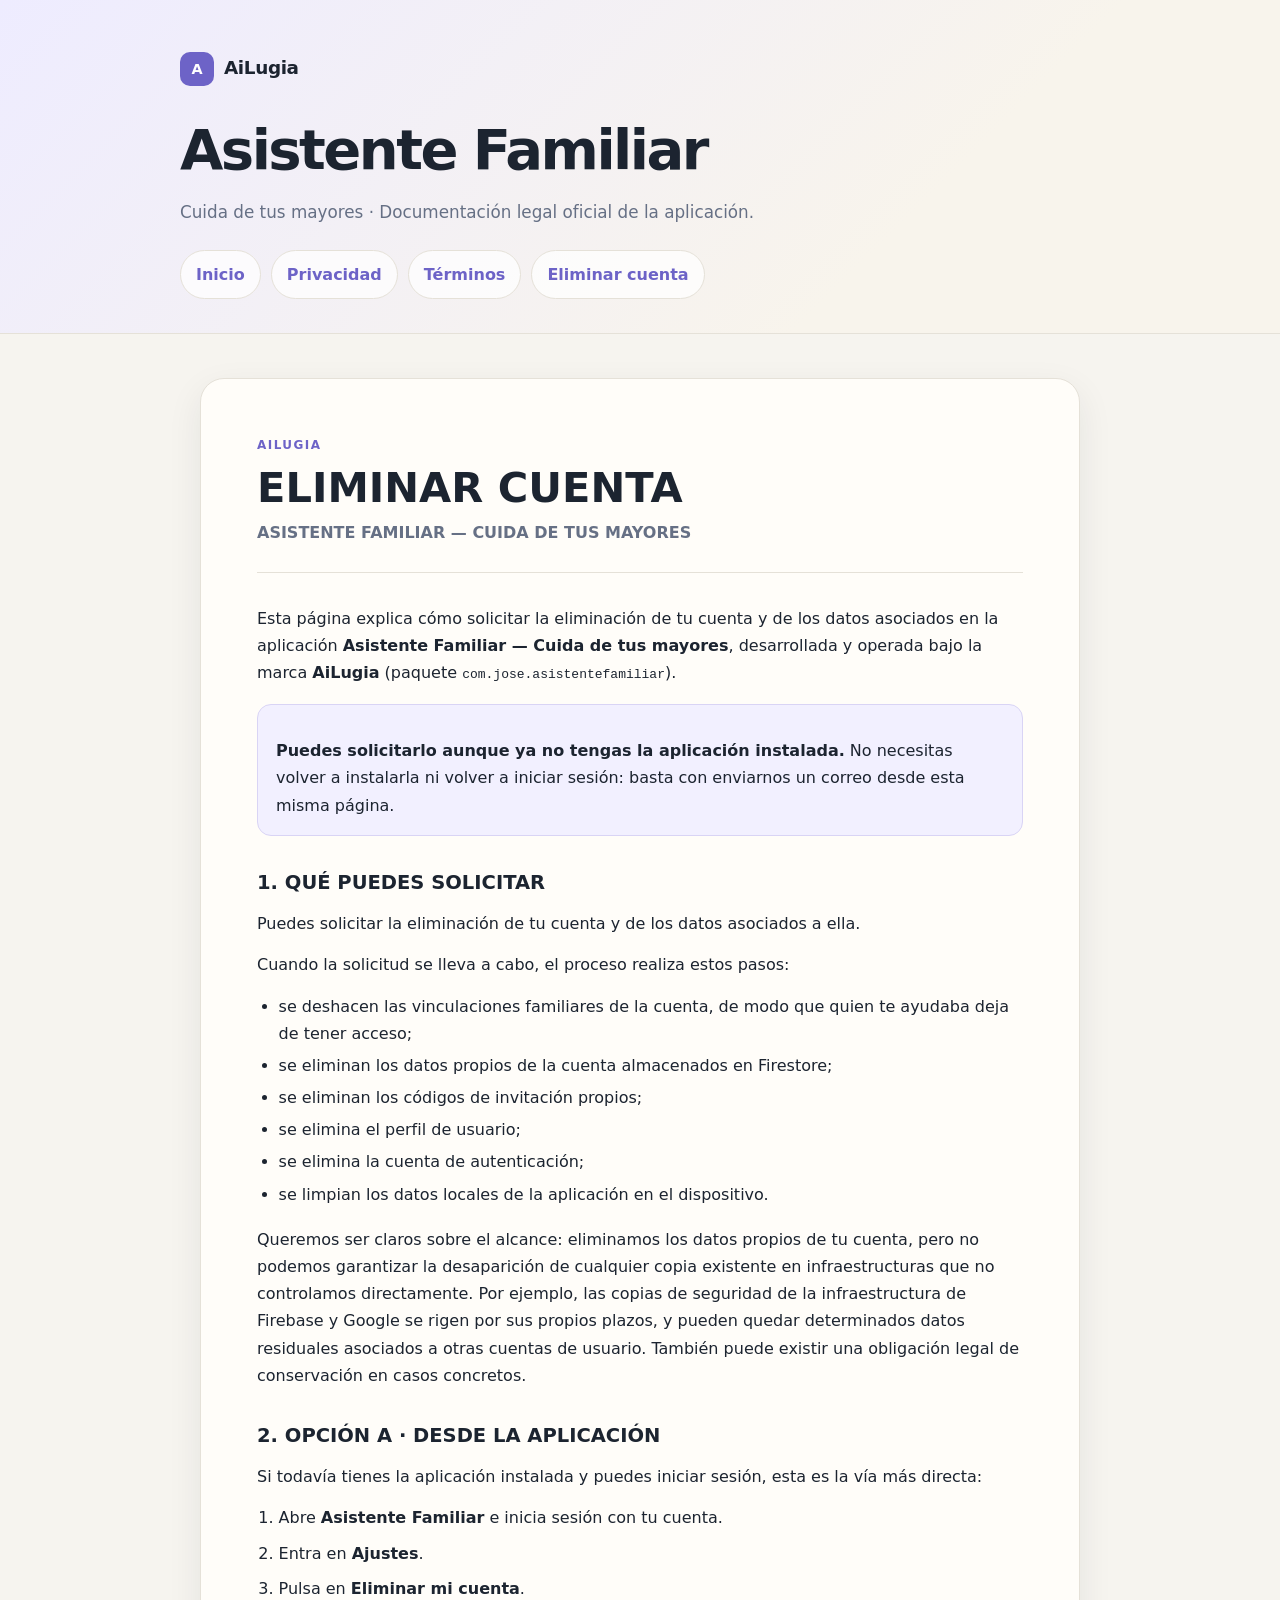
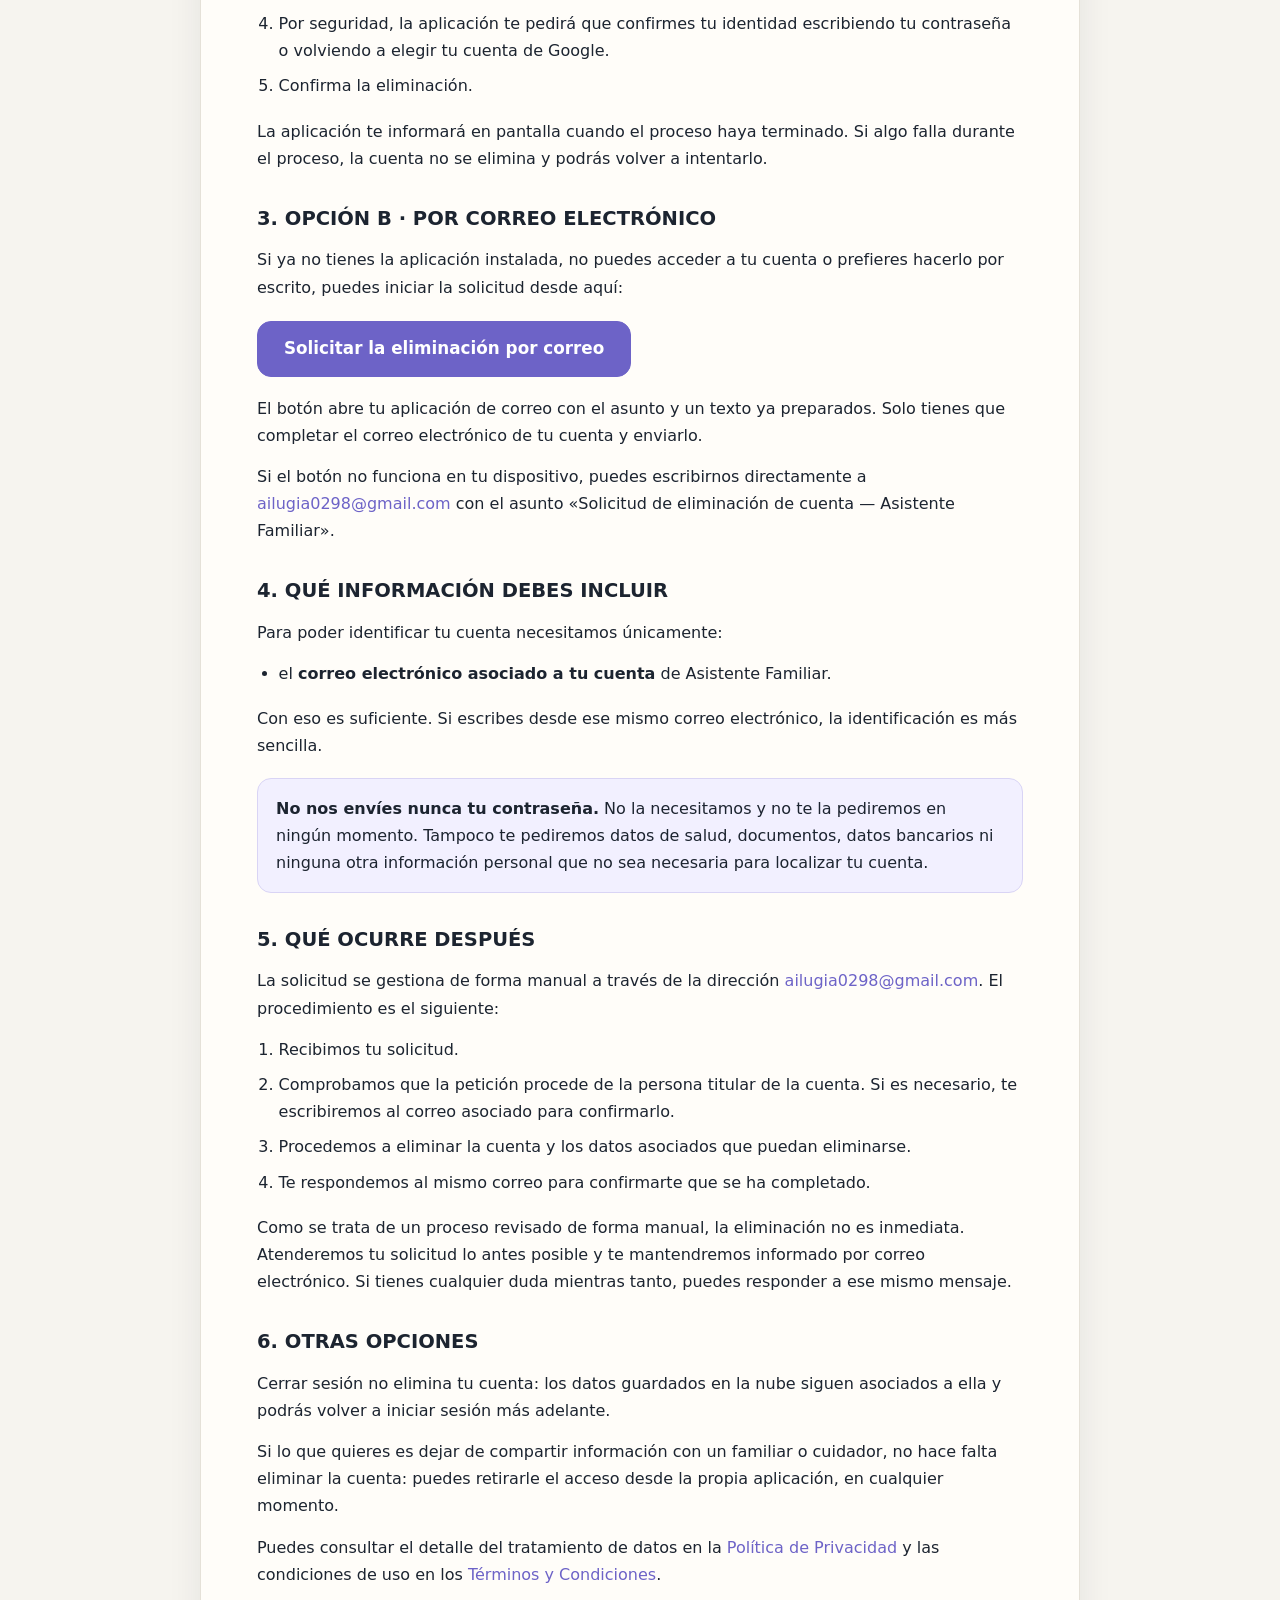
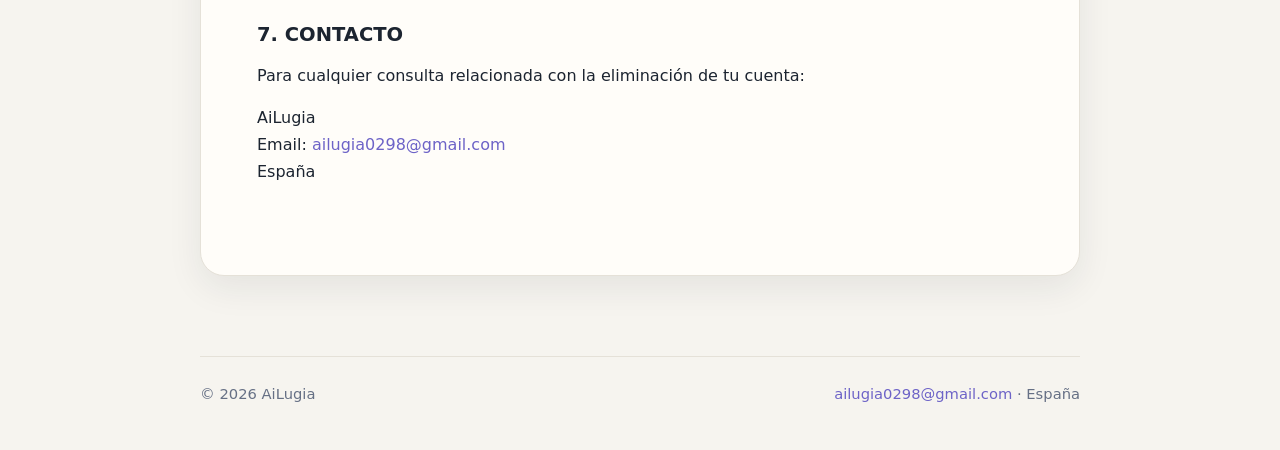
==== eliminar-cuenta.html @ f79ddb46 "Add files via upload" ====
<!doctype html><html lang="es"><head><meta charset="utf-8"><meta name="viewport" content="width=device-width,initial-scale=1"><meta name="robots" content="index,follow"><meta name="description" content="Solicita la eliminación de tu cuenta y de los datos asociados en Asistente Familiar — Cuida de tus mayores, de AiLugia."><title>Eliminar cuenta — Asistente Familiar — AiLugia</title><link rel="stylesheet" href="style.css"></head><body><header class="site-header"><div class="header-inner"><div class="brand"><span class="brand-mark">A</span>AiLugia</div><div class="hero"><h1>Asistente Familiar</h1><p>Cuida de tus mayores · Documentación legal oficial de la aplicación.</p><nav class="nav"><a href="index.html">Inicio</a><a href="privacidad.html">Privacidad</a><a href="terminos.html">Términos</a><a href="eliminar-cuenta.html">Eliminar cuenta</a></nav></div></div></header>
<main class="container"><article class="doc"><header class="doc-head"><div class="eyebrow">AiLugia</div><h1>ELIMINAR CUENTA</h1><p class="subtitle">ASISTENTE FAMILIAR — CUIDA DE TUS MAYORES</p></header>
<p>Esta página explica cómo solicitar la eliminación de tu cuenta y de los datos asociados en la aplicación <strong>Asistente Familiar — Cuida de tus mayores</strong>, desarrollada y operada bajo la marca <strong>AiLugia</strong> (paquete <code>com.jose.asistentefamiliar</code>).</p>

<div class="aviso"><p><strong>Puedes solicitarlo aunque ya no tengas la aplicación instalada.</strong> No necesitas volver a instalarla ni volver a iniciar sesión: basta con enviarnos un correo desde esta misma página.</p></div>

<section><h2>1. QUÉ PUEDES SOLICITAR</h2>
<p>Puedes solicitar la eliminación de tu cuenta y de los datos asociados a ella.</p>
<p>Cuando la solicitud se lleva a cabo, el proceso realiza estos pasos:</p>
<ul>
<li>se deshacen las vinculaciones familiares de la cuenta, de modo que quien te ayudaba deja de tener acceso;</li>
<li>se eliminan los datos propios de la cuenta almacenados en Firestore;</li>
<li>se eliminan los códigos de invitación propios;</li>
<li>se elimina el perfil de usuario;</li>
<li>se elimina la cuenta de autenticación;</li>
<li>se limpian los datos locales de la aplicación en el dispositivo.</li>
</ul>
<p>Queremos ser claros sobre el alcance: eliminamos los datos propios de tu cuenta, pero no podemos garantizar la desaparición de cualquier copia existente en infraestructuras que no controlamos directamente. Por ejemplo, las copias de seguridad de la infraestructura de Firebase y Google se rigen por sus propios plazos, y pueden quedar determinados datos residuales asociados a otras cuentas de usuario. También puede existir una obligación legal de conservación en casos concretos.</p>
</section>

<section><h2>2. OPCIÓN A · DESDE LA APLICACIÓN</h2>
<p>Si todavía tienes la aplicación instalada y puedes iniciar sesión, esta es la vía más directa:</p>
<ol class="pasos">
<li>Abre <strong>Asistente Familiar</strong> e inicia sesión con tu cuenta.</li>
<li>Entra en <strong>Ajustes</strong>.</li>
<li>Pulsa en <strong>Eliminar mi cuenta</strong>.</li>
<li>Por seguridad, la aplicación te pedirá que confirmes tu identidad escribiendo tu contraseña o volviendo a elegir tu cuenta de Google.</li>
<li>Confirma la eliminación.</li>
</ol>
<p>La aplicación te informará en pantalla cuando el proceso haya terminado. Si algo falla durante el proceso, la cuenta no se elimina y podrás volver a intentarlo.</p>
</section>

<section><h2>3. OPCIÓN B · POR CORREO ELECTRÓNICO</h2>
<p>Si ya no tienes la aplicación instalada, no puedes acceder a tu cuenta o prefieres hacerlo por escrito, puedes iniciar la solicitud desde aquí:</p>
<p><a class="accion" href="mailto:ailugia0298@gmail.com?subject=Solicitud%20de%20eliminaci%C3%B3n%20de%20cuenta%20%E2%80%94%20Asistente%20Familiar&amp;body=Hola%2C%0A%0ASolicito%20la%20eliminaci%C3%B3n%20de%20mi%20cuenta%20y%20de%20los%20datos%20asociados%20en%20la%20aplicaci%C3%B3n%20Asistente%20Familiar%20%E2%80%94%20Cuida%20de%20tus%20mayores.%0A%0ACorreo%20electr%C3%B3nico%20asociado%20a%20mi%20cuenta%3A%20%0A%0A(No%20incluyas%20tu%20contrase%C3%B1a%20en%20este%20mensaje.)%0A%0AGracias.">Solicitar la eliminación por correo</a></p>
<p>El botón abre tu aplicación de correo con el asunto y un texto ya preparados. Solo tienes que completar el correo electrónico de tu cuenta y enviarlo.</p>
<p>Si el botón no funciona en tu dispositivo, puedes escribirnos directamente a <a href="mailto:ailugia0298@gmail.com">ailugia0298@gmail.com</a> con el asunto «Solicitud de eliminación de cuenta — Asistente Familiar».</p>
</section>

<section><h2>4. QUÉ INFORMACIÓN DEBES INCLUIR</h2>
<p>Para poder identificar tu cuenta necesitamos únicamente:</p>
<ul>
<li>el <strong>correo electrónico asociado a tu cuenta</strong> de Asistente Familiar.</li>
</ul>
<p>Con eso es suficiente. Si escribes desde ese mismo correo electrónico, la identificación es más sencilla.</p>
<div class="aviso"><p><strong>No nos envíes nunca tu contraseña.</strong> No la necesitamos y no te la pediremos en ningún momento. Tampoco te pediremos datos de salud, documentos, datos bancarios ni ninguna otra información personal que no sea necesaria para localizar tu cuenta.</p></div>
</section>

<section><h2>5. QUÉ OCURRE DESPUÉS</h2>
<p>La solicitud se gestiona de forma manual a través de la dirección <a href="mailto:ailugia0298@gmail.com">ailugia0298@gmail.com</a>. El procedimiento es el siguiente:</p>
<ol class="pasos">
<li>Recibimos tu solicitud.</li>
<li>Comprobamos que la petición procede de la persona titular de la cuenta. Si es necesario, te escribiremos al correo asociado para confirmarlo.</li>
<li>Procedemos a eliminar la cuenta y los datos asociados que puedan eliminarse.</li>
<li>Te respondemos al mismo correo para confirmarte que se ha completado.</li>
</ol>
<p>Como se trata de un proceso revisado de forma manual, la eliminación no es inmediata. Atenderemos tu solicitud lo antes posible y te mantendremos informado por correo electrónico. Si tienes cualquier duda mientras tanto, puedes responder a ese mismo mensaje.</p>
</section>

<section><h2>6. OTRAS OPCIONES</h2>
<p>Cerrar sesión no elimina tu cuenta: los datos guardados en la nube siguen asociados a ella y podrás volver a iniciar sesión más adelante.</p>
<p>Si lo que quieres es dejar de compartir información con un familiar o cuidador, no hace falta eliminar la cuenta: puedes retirarle el acceso desde la propia aplicación, en cualquier momento.</p>
<p>Puedes consultar el detalle del tratamiento de datos en la <a href="privacidad.html">Política de Privacidad</a> y las condiciones de uso en los <a href="terminos.html">Términos y Condiciones</a>.</p>
</section>

<section><h2>7. CONTACTO</h2>
<p>Para cualquier consulta relacionada con la eliminación de tu cuenta:</p>
<p>AiLugia<br>Email: <a href="mailto:ailugia0298@gmail.com">ailugia0298@gmail.com</a><br>España</p>
</section>
</article></main><footer class="footer"><div class="footer-inner"><span>© 2026 AiLugia</span><span><a href="mailto:ailugia0298@gmail.com">ailugia0298@gmail.com</a> · España</span></div></footer></body></html>
---- style.css ----
:root{--bg:#f6f4ef;--surface:#fffdf9;--text:#1c2430;--muted:#667085;--accent:#6d63c7;--line:#e5e1d8;--shadow:0 12px 35px rgba(28,36,48,.08)}
*{box-sizing:border-box}html{scroll-behavior:smooth}body{margin:0;background:var(--bg);color:var(--text);font-family:Inter,ui-sans-serif,system-ui,-apple-system,BlinkMacSystemFont,"Segoe UI",sans-serif;line-height:1.7}a{color:var(--accent);text-decoration:none}a:hover{text-decoration:underline}.site-header{padding:52px 24px 34px;background:linear-gradient(135deg,#eeecff 0%,#f8f4ec 70%);border-bottom:1px solid var(--line)}.header-inner,.container{max-width:920px;margin:0 auto}.brand{font-weight:800;letter-spacing:-.02em;font-size:1.15rem}.brand-mark{display:inline-grid;place-items:center;width:34px;height:34px;margin-right:10px;border-radius:10px;background:var(--accent);color:white;font-size:.9rem}.hero h1{font-size:clamp(2rem,5vw,3.5rem);line-height:1.08;letter-spacing:-.045em;margin:34px 0 12px}.hero p{max-width:680px;color:var(--muted);font-size:1.05rem}.nav{display:flex;gap:10px;flex-wrap:wrap;margin-top:24px}.nav a{padding:10px 15px;border:1px solid var(--line);background:rgba(255,255,255,.75);border-radius:999px;font-weight:650}.container{padding:44px 20px 80px}.doc{background:var(--surface);border:1px solid var(--line);border-radius:24px;box-shadow:var(--shadow);padding:clamp(24px,5vw,56px)}.doc-head{padding-bottom:25px;border-bottom:1px solid var(--line);margin-bottom:32px}.eyebrow{text-transform:uppercase;letter-spacing:.12em;font-weight:800;font-size:.75rem;color:var(--accent)}.doc-head h1{font-size:clamp(1.8rem,4vw,2.6rem);line-height:1.15;margin:8px 0}.subtitle{color:var(--muted);margin:0;font-weight:600}section{margin:34px 0}section h2{font-size:1.22rem;line-height:1.35;margin:0 0 14px}section p{margin:0 0 14px}ul{padding-left:1.35rem;margin:10px 0 18px}li{margin:5px 0}.home-grid{display:grid;grid-template-columns:repeat(auto-fit,minmax(240px,1fr));gap:16px;margin-top:28px}.card{background:var(--surface);border:1px solid var(--line);border-radius:20px;padding:24px;box-shadow:var(--shadow)}.card h2{margin-top:0}.footer{max-width:920px;margin:0 auto;padding:0 20px 44px;color:var(--muted);font-size:.92rem}.footer-inner{border-top:1px solid var(--line);padding-top:24px;display:flex;justify-content:space-between;gap:15px;flex-wrap:wrap}@media(max-width:600px){.site-header{padding-top:32px}.doc{border-radius:18px;padding:22px}.container{padding-top:28px}}

/* --- Añadido para eliminar-cuenta.html. No modifica ninguna regla anterior. --- */
.accion{display:inline-block;margin:6px 0 4px;padding:16px 26px;border-radius:14px;background:var(--accent);color:#fff;font-weight:700;font-size:1.05rem;line-height:1.3;text-decoration:none;border:1px solid var(--accent)}
.accion:hover,.accion:focus{background:#5a51b0;border-color:#5a51b0;color:#fff;text-decoration:none}
.aviso{background:#f2f0ff;border:1px solid #d9d4f5;border-radius:14px;padding:16px 18px;margin:18px 0}
.aviso p:last-child{margin-bottom:0}
.pasos{padding-left:1.35rem;margin:10px 0 18px}
.pasos li{margin:8px 0}
a:focus-visible,.accion:focus-visible{outline:3px solid var(--accent);outline-offset:3px}
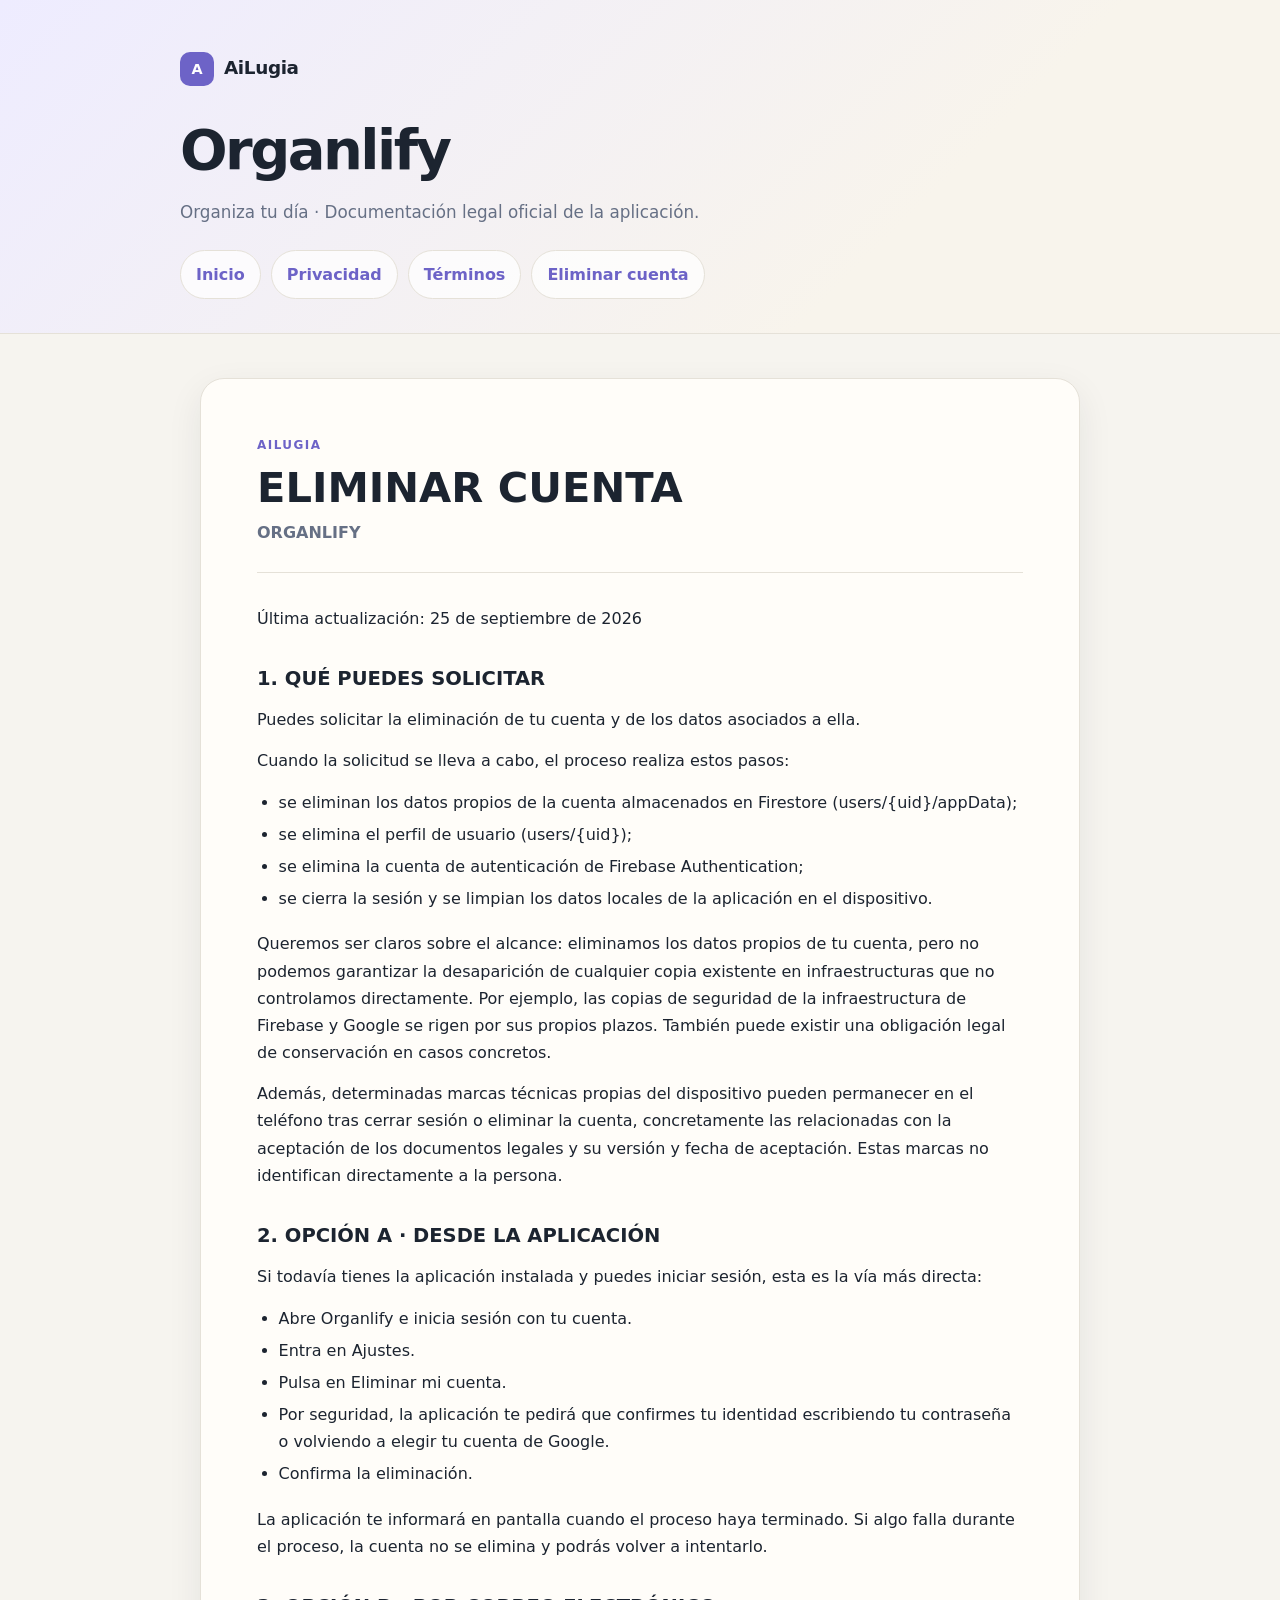
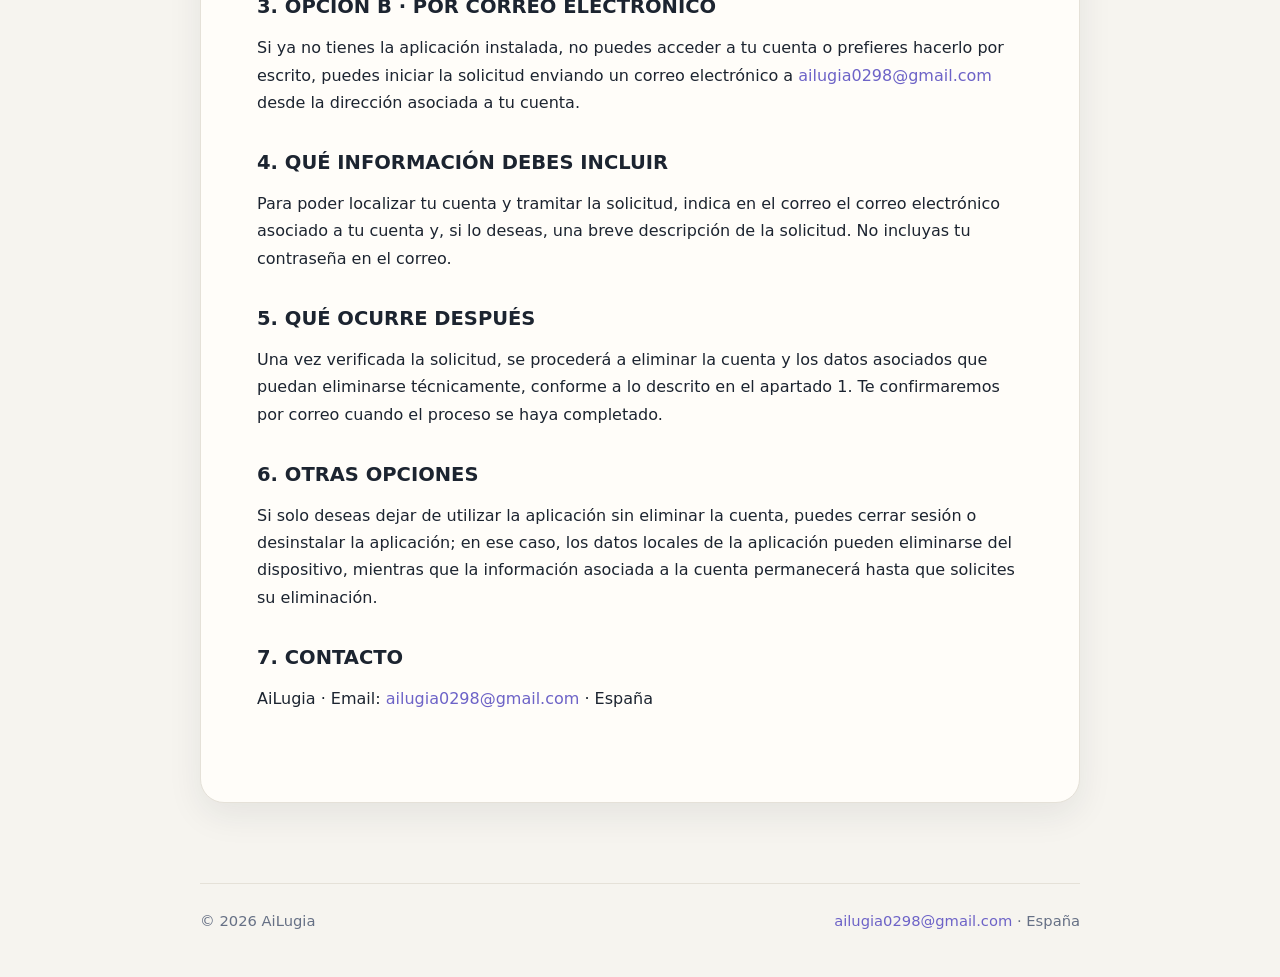
==== commit ab554262: "Add files via upload Actualizar páginas legales de Organlify" ====
--- a/eliminar-cuenta.html
+++ b/eliminar-cuenta.html
@@ -1,70 +1,33 @@
-<!doctype html><html lang="es"><head><meta charset="utf-8"><meta name="viewport" content="width=device-width,initial-scale=1"><meta name="robots" content="index,follow"><meta name="description" content="Solicita la eliminación de tu cuenta y de los datos asociados en Asistente Familiar — Cuida de tus mayores, de AiLugia."><title>Eliminar cuenta — Asistente Familiar — AiLugia</title><link rel="stylesheet" href="style.css"></head><body><header class="site-header"><div class="header-inner"><div class="brand"><span class="brand-mark">A</span>AiLugia</div><div class="hero"><h1>Asistente Familiar</h1><p>Cuida de tus mayores · Documentación legal oficial de la aplicación.</p><nav class="nav"><a href="index.html">Inicio</a><a href="privacidad.html">Privacidad</a><a href="terminos.html">Términos</a><a href="eliminar-cuenta.html">Eliminar cuenta</a></nav></div></div></header>
-<main class="container"><article class="doc"><header class="doc-head"><div class="eyebrow">AiLugia</div><h1>ELIMINAR CUENTA</h1><p class="subtitle">ASISTENTE FAMILIAR — CUIDA DE TUS MAYORES</p></header>
-<p>Esta página explica cómo solicitar la eliminación de tu cuenta y de los datos asociados en la aplicación <strong>Asistente Familiar — Cuida de tus mayores</strong>, desarrollada y operada bajo la marca <strong>AiLugia</strong> (paquete <code>com.jose.asistentefamiliar</code>).</p>
-
-<div class="aviso"><p><strong>Puedes solicitarlo aunque ya no tengas la aplicación instalada.</strong> No necesitas volver a instalarla ni volver a iniciar sesión: basta con enviarnos un correo desde esta misma página.</p></div>
-
+<!doctype html><html lang="es"><head><meta charset="utf-8"><meta name="viewport" content="width=device-width,initial-scale=1"><meta name="robots" content="index,follow"><meta name="description" content="Cómo solicitar la eliminación de tu cuenta y datos en Organlify."><title>Eliminar cuenta — AiLugia</title><link rel="stylesheet" href="style.css"></head>
+<body><header class="site-header"><div class="header-inner"><div class="brand"><span class="brand-mark">A</span>AiLugia</div><div class="hero"><h1>Organlify</h1><p>Organiza tu día · Documentación legal oficial de la aplicación.</p><nav class="nav"><a href="index.html">Inicio</a><a href="privacidad.html">Privacidad</a><a href="terminos.html">Términos</a><a href="eliminar-cuenta.html">Eliminar cuenta</a></nav></div></div></header>
+<main class="container"><article class="doc"><header class="doc-head"><div class="eyebrow">AiLugia</div><h1>ELIMINAR CUENTA</h1><p class="subtitle">ORGANLIFY</p></header>
+<p>Última actualización: 25 de septiembre de 2026</p>
 <section><h2>1. QUÉ PUEDES SOLICITAR</h2>
 <p>Puedes solicitar la eliminación de tu cuenta y de los datos asociados a ella.</p>
 <p>Cuando la solicitud se lleva a cabo, el proceso realiza estos pasos:</p>
-<ul>
-<li>se deshacen las vinculaciones familiares de la cuenta, de modo que quien te ayudaba deja de tener acceso;</li>
-<li>se eliminan los datos propios de la cuenta almacenados en Firestore;</li>
-<li>se eliminan los códigos de invitación propios;</li>
-<li>se elimina el perfil de usuario;</li>
-<li>se elimina la cuenta de autenticación;</li>
-<li>se limpian los datos locales de la aplicación en el dispositivo.</li>
-</ul>
-<p>Queremos ser claros sobre el alcance: eliminamos los datos propios de tu cuenta, pero no podemos garantizar la desaparición de cualquier copia existente en infraestructuras que no controlamos directamente. Por ejemplo, las copias de seguridad de la infraestructura de Firebase y Google se rigen por sus propios plazos, y pueden quedar determinados datos residuales asociados a otras cuentas de usuario. También puede existir una obligación legal de conservación en casos concretos.</p>
+<ul><li>se eliminan los datos propios de la cuenta almacenados en Firestore (users/{uid}/appData);</li><li>se elimina el perfil de usuario (users/{uid});</li><li>se elimina la cuenta de autenticación de Firebase Authentication;</li><li>se cierra la sesión y se limpian los datos locales de la aplicación en el dispositivo.</li></ul>
+<p>Queremos ser claros sobre el alcance: eliminamos los datos propios de tu cuenta, pero no podemos garantizar la desaparición de cualquier copia existente en infraestructuras que no controlamos directamente. Por ejemplo, las copias de seguridad de la infraestructura de Firebase y Google se rigen por sus propios plazos. También puede existir una obligación legal de conservación en casos concretos.</p>
+<p>Además, determinadas marcas técnicas propias del dispositivo pueden permanecer en el teléfono tras cerrar sesión o eliminar la cuenta, concretamente las relacionadas con la aceptación de los documentos legales y su versión y fecha de aceptación. Estas marcas no identifican directamente a la persona.</p>
 </section>
-
 <section><h2>2. OPCIÓN A · DESDE LA APLICACIÓN</h2>
 <p>Si todavía tienes la aplicación instalada y puedes iniciar sesión, esta es la vía más directa:</p>
-<ol class="pasos">
-<li>Abre <strong>Asistente Familiar</strong> e inicia sesión con tu cuenta.</li>
-<li>Entra en <strong>Ajustes</strong>.</li>
-<li>Pulsa en <strong>Eliminar mi cuenta</strong>.</li>
-<li>Por seguridad, la aplicación te pedirá que confirmes tu identidad escribiendo tu contraseña o volviendo a elegir tu cuenta de Google.</li>
-<li>Confirma la eliminación.</li>
-</ol>
+<ul><li>Abre Organlify e inicia sesión con tu cuenta.</li><li>Entra en Ajustes.</li><li>Pulsa en Eliminar mi cuenta.</li><li>Por seguridad, la aplicación te pedirá que confirmes tu identidad escribiendo tu contraseña o volviendo a elegir tu cuenta de Google.</li><li>Confirma la eliminación.</li></ul>
 <p>La aplicación te informará en pantalla cuando el proceso haya terminado. Si algo falla durante el proceso, la cuenta no se elimina y podrás volver a intentarlo.</p>
 </section>
-
 <section><h2>3. OPCIÓN B · POR CORREO ELECTRÓNICO</h2>
-<p>Si ya no tienes la aplicación instalada, no puedes acceder a tu cuenta o prefieres hacerlo por escrito, puedes iniciar la solicitud desde aquí:</p>
-<p><a class="accion" href="mailto:ailugia0298@gmail.com?subject=Solicitud%20de%20eliminaci%C3%B3n%20de%20cuenta%20%E2%80%94%20Asistente%20Familiar&amp;body=Hola%2C%0A%0ASolicito%20la%20eliminaci%C3%B3n%20de%20mi%20cuenta%20y%20de%20los%20datos%20asociados%20en%20la%20aplicaci%C3%B3n%20Asistente%20Familiar%20%E2%80%94%20Cuida%20de%20tus%20mayores.%0A%0ACorreo%20electr%C3%B3nico%20asociado%20a%20mi%20cuenta%3A%20%0A%0A(No%20incluyas%20tu%20contrase%C3%B1a%20en%20este%20mensaje.)%0A%0AGracias.">Solicitar la eliminación por correo</a></p>
-<p>El botón abre tu aplicación de correo con el asunto y un texto ya preparados. Solo tienes que completar el correo electrónico de tu cuenta y enviarlo.</p>
-<p>Si el botón no funciona en tu dispositivo, puedes escribirnos directamente a <a href="mailto:ailugia0298@gmail.com">ailugia0298@gmail.com</a> con el asunto «Solicitud de eliminación de cuenta — Asistente Familiar».</p>
+<p>Si ya no tienes la aplicación instalada, no puedes acceder a tu cuenta o prefieres hacerlo por escrito, puedes iniciar la solicitud enviando un correo electrónico a <a href="mailto:ailugia0298@gmail.com">ailugia0298@gmail.com</a> desde la dirección asociada a tu cuenta.</p>
 </section>
-
 <section><h2>4. QUÉ INFORMACIÓN DEBES INCLUIR</h2>
-<p>Para poder identificar tu cuenta necesitamos únicamente:</p>
-<ul>
-<li>el <strong>correo electrónico asociado a tu cuenta</strong> de Asistente Familiar.</li>
-</ul>
-<p>Con eso es suficiente. Si escribes desde ese mismo correo electrónico, la identificación es más sencilla.</p>
-<div class="aviso"><p><strong>No nos envíes nunca tu contraseña.</strong> No la necesitamos y no te la pediremos en ningún momento. Tampoco te pediremos datos de salud, documentos, datos bancarios ni ninguna otra información personal que no sea necesaria para localizar tu cuenta.</p></div>
+<p>Para poder localizar tu cuenta y tramitar la solicitud, indica en el correo el correo electrónico asociado a tu cuenta y, si lo deseas, una breve descripción de la solicitud. No incluyas tu contraseña en el correo.</p>
 </section>
-
 <section><h2>5. QUÉ OCURRE DESPUÉS</h2>
-<p>La solicitud se gestiona de forma manual a través de la dirección <a href="mailto:ailugia0298@gmail.com">ailugia0298@gmail.com</a>. El procedimiento es el siguiente:</p>
-<ol class="pasos">
-<li>Recibimos tu solicitud.</li>
-<li>Comprobamos que la petición procede de la persona titular de la cuenta. Si es necesario, te escribiremos al correo asociado para confirmarlo.</li>
-<li>Procedemos a eliminar la cuenta y los datos asociados que puedan eliminarse.</li>
-<li>Te respondemos al mismo correo para confirmarte que se ha completado.</li>
-</ol>
-<p>Como se trata de un proceso revisado de forma manual, la eliminación no es inmediata. Atenderemos tu solicitud lo antes posible y te mantendremos informado por correo electrónico. Si tienes cualquier duda mientras tanto, puedes responder a ese mismo mensaje.</p>
+<p>Una vez verificada la solicitud, se procederá a eliminar la cuenta y los datos asociados que puedan eliminarse técnicamente, conforme a lo descrito en el apartado 1. Te confirmaremos por correo cuando el proceso se haya completado.</p>
 </section>
-
 <section><h2>6. OTRAS OPCIONES</h2>
-<p>Cerrar sesión no elimina tu cuenta: los datos guardados en la nube siguen asociados a ella y podrás volver a iniciar sesión más adelante.</p>
-<p>Si lo que quieres es dejar de compartir información con un familiar o cuidador, no hace falta eliminar la cuenta: puedes retirarle el acceso desde la propia aplicación, en cualquier momento.</p>
-<p>Puedes consultar el detalle del tratamiento de datos en la <a href="privacidad.html">Política de Privacidad</a> y las condiciones de uso en los <a href="terminos.html">Términos y Condiciones</a>.</p>
+<p>Si solo deseas dejar de utilizar la aplicación sin eliminar la cuenta, puedes cerrar sesión o desinstalar la aplicación; en ese caso, los datos locales de la aplicación pueden eliminarse del dispositivo, mientras que la información asociada a la cuenta permanecerá hasta que solicites su eliminación.</p>
 </section>
-
 <section><h2>7. CONTACTO</h2>
-<p>Para cualquier consulta relacionada con la eliminación de tu cuenta:</p>
-<p>AiLugia<br>Email: <a href="mailto:ailugia0298@gmail.com">ailugia0298@gmail.com</a><br>España</p>
+<p>AiLugia · Email: <a href="mailto:ailugia0298@gmail.com">ailugia0298@gmail.com</a> · España</p>
 </section>
-</article></main><footer class="footer"><div class="footer-inner"><span>© 2026 AiLugia</span><span><a href="mailto:ailugia0298@gmail.com">ailugia0298@gmail.com</a> · España</span></div></footer></body></html>
+</article></main>
+<footer class="footer"><div class="footer-inner"><span>© 2026 AiLugia</span><span><a href="mailto:ailugia0298@gmail.com">ailugia0298@gmail.com</a> · España</span></div></footer></body></html>
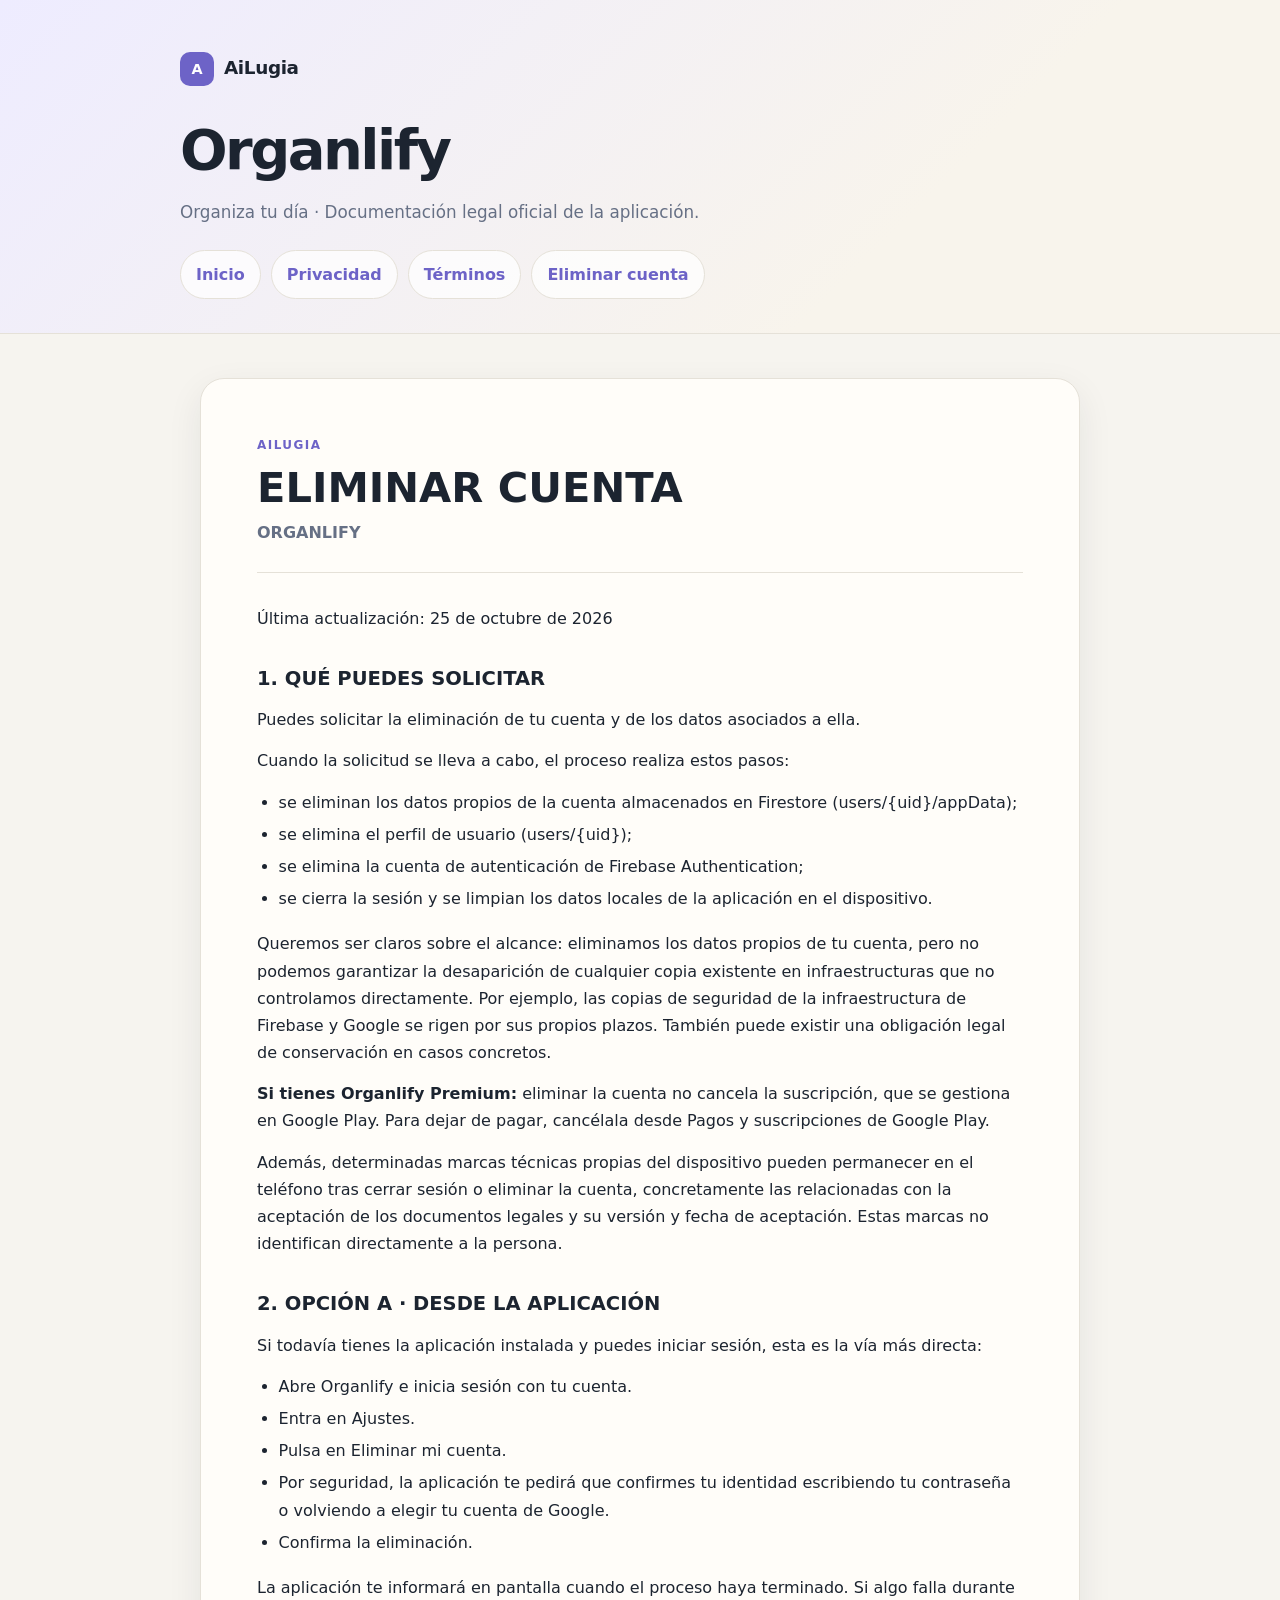
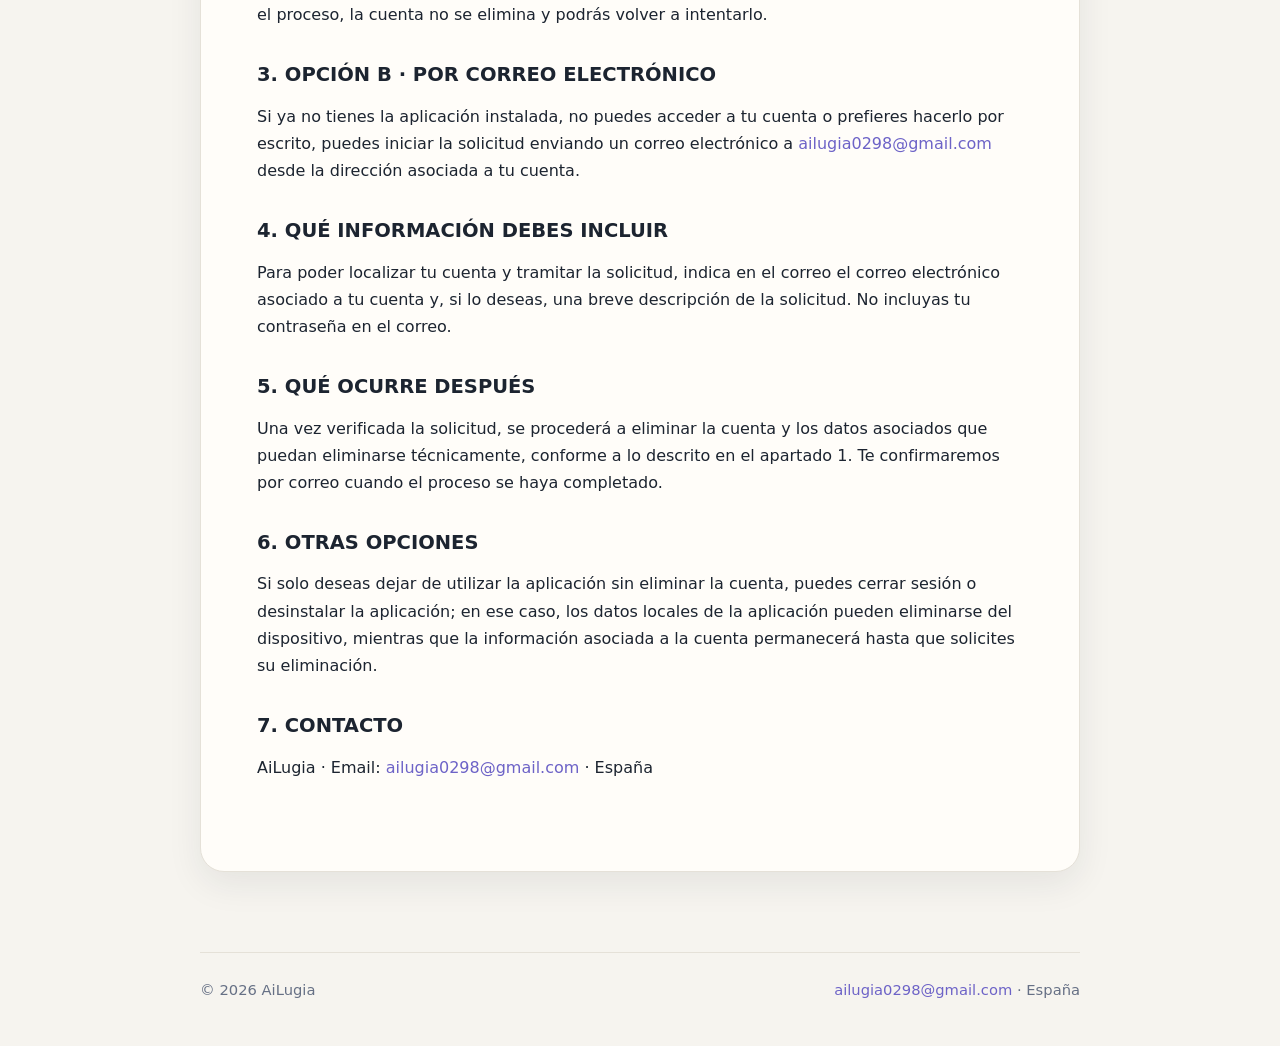
==== commit b8f49dfc: "Add files via upload" ====
--- a/eliminar-cuenta.html
+++ b/eliminar-cuenta.html
@@ -1,12 +1,13 @@
 <!doctype html><html lang="es"><head><meta charset="utf-8"><meta name="viewport" content="width=device-width,initial-scale=1"><meta name="robots" content="index,follow"><meta name="description" content="Cómo solicitar la eliminación de tu cuenta y datos en Organlify."><title>Eliminar cuenta — AiLugia</title><link rel="stylesheet" href="style.css"></head>
 <body><header class="site-header"><div class="header-inner"><div class="brand"><span class="brand-mark">A</span>AiLugia</div><div class="hero"><h1>Organlify</h1><p>Organiza tu día · Documentación legal oficial de la aplicación.</p><nav class="nav"><a href="index.html">Inicio</a><a href="privacidad.html">Privacidad</a><a href="terminos.html">Términos</a><a href="eliminar-cuenta.html">Eliminar cuenta</a></nav></div></div></header>
 <main class="container"><article class="doc"><header class="doc-head"><div class="eyebrow">AiLugia</div><h1>ELIMINAR CUENTA</h1><p class="subtitle">ORGANLIFY</p></header>
-<p>Última actualización: 25 de septiembre de 2026</p>
+<p>Última actualización: 25 de octubre de 2026</p>
 <section><h2>1. QUÉ PUEDES SOLICITAR</h2>
 <p>Puedes solicitar la eliminación de tu cuenta y de los datos asociados a ella.</p>
 <p>Cuando la solicitud se lleva a cabo, el proceso realiza estos pasos:</p>
 <ul><li>se eliminan los datos propios de la cuenta almacenados en Firestore (users/{uid}/appData);</li><li>se elimina el perfil de usuario (users/{uid});</li><li>se elimina la cuenta de autenticación de Firebase Authentication;</li><li>se cierra la sesión y se limpian los datos locales de la aplicación en el dispositivo.</li></ul>
 <p>Queremos ser claros sobre el alcance: eliminamos los datos propios de tu cuenta, pero no podemos garantizar la desaparición de cualquier copia existente en infraestructuras que no controlamos directamente. Por ejemplo, las copias de seguridad de la infraestructura de Firebase y Google se rigen por sus propios plazos. También puede existir una obligación legal de conservación en casos concretos.</p>
+<p><strong>Si tienes Organlify Premium:</strong> eliminar la cuenta no cancela la suscripción, que se gestiona en Google Play. Para dejar de pagar, cancélala desde Pagos y suscripciones de Google Play.</p>
 <p>Además, determinadas marcas técnicas propias del dispositivo pueden permanecer en el teléfono tras cerrar sesión o eliminar la cuenta, concretamente las relacionadas con la aceptación de los documentos legales y su versión y fecha de aceptación. Estas marcas no identifican directamente a la persona.</p>
 </section>
 <section><h2>2. OPCIÓN A · DESDE LA APLICACIÓN</h2>
